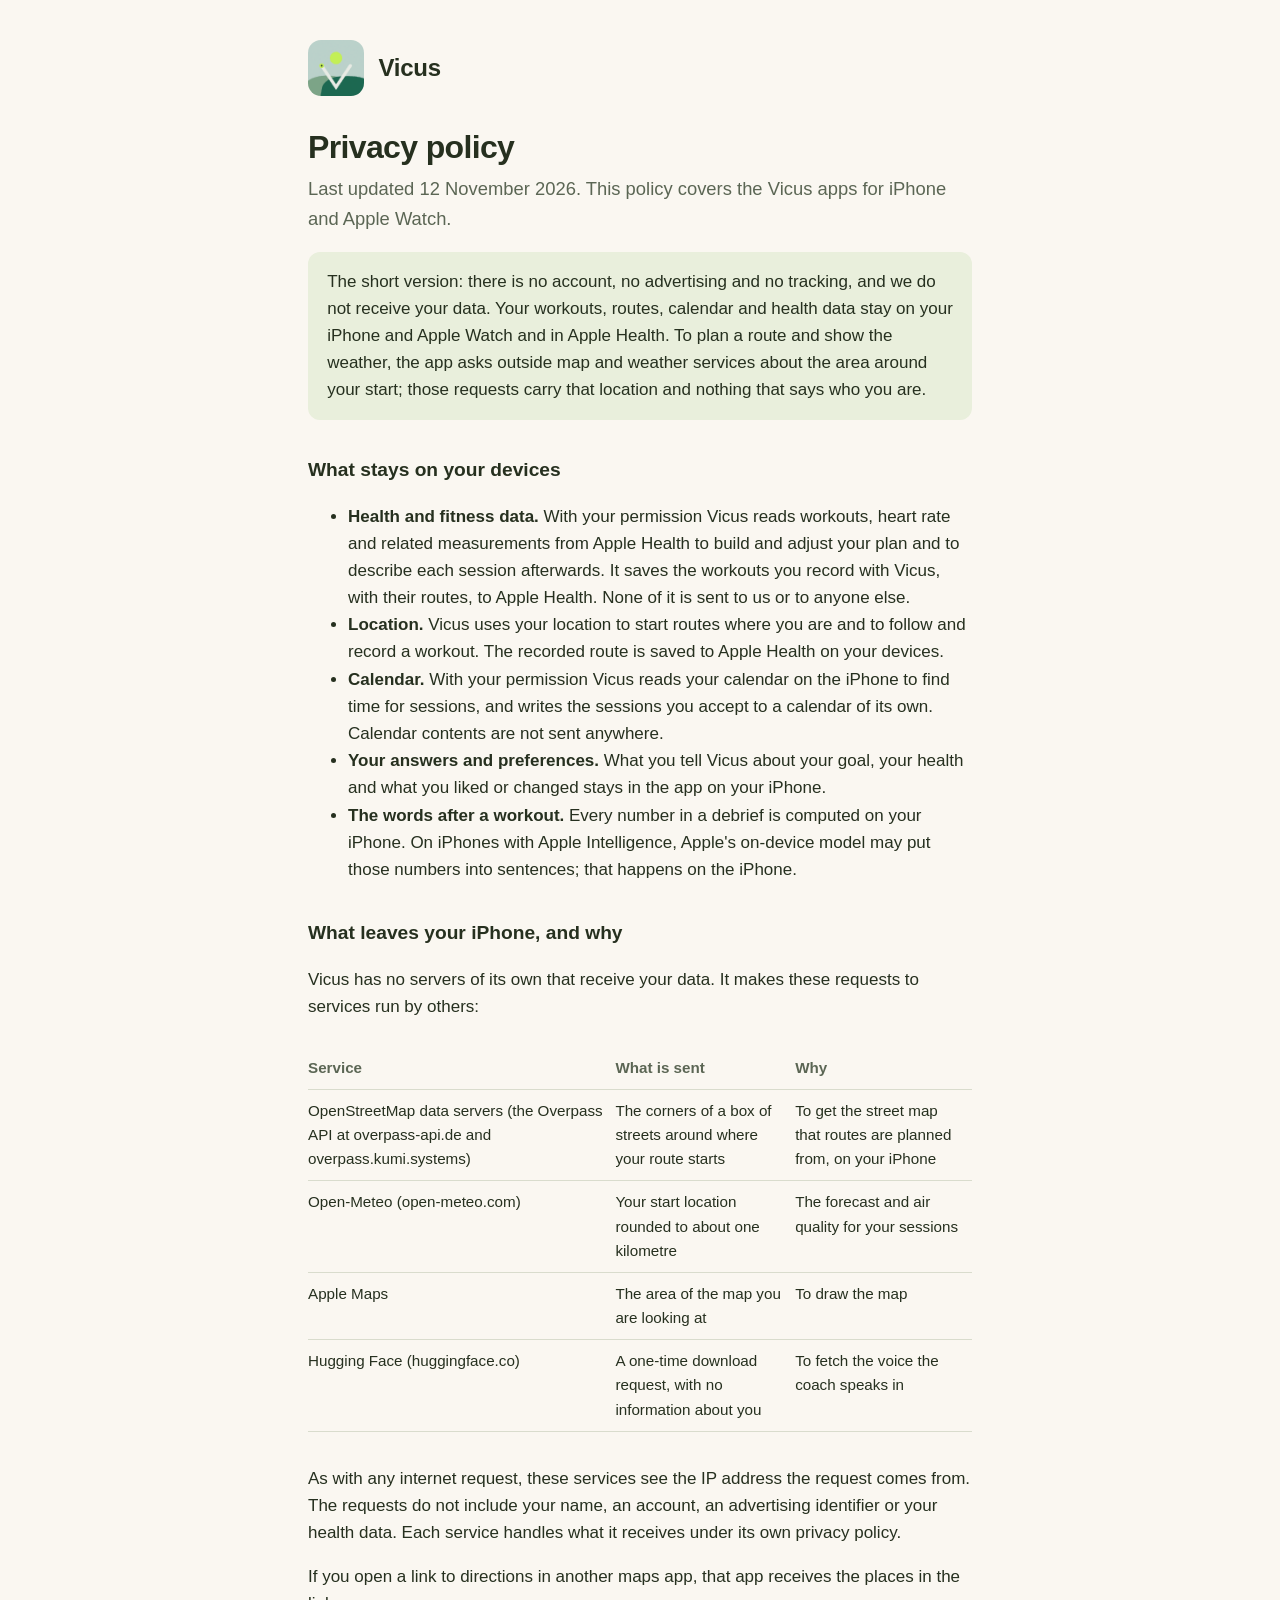
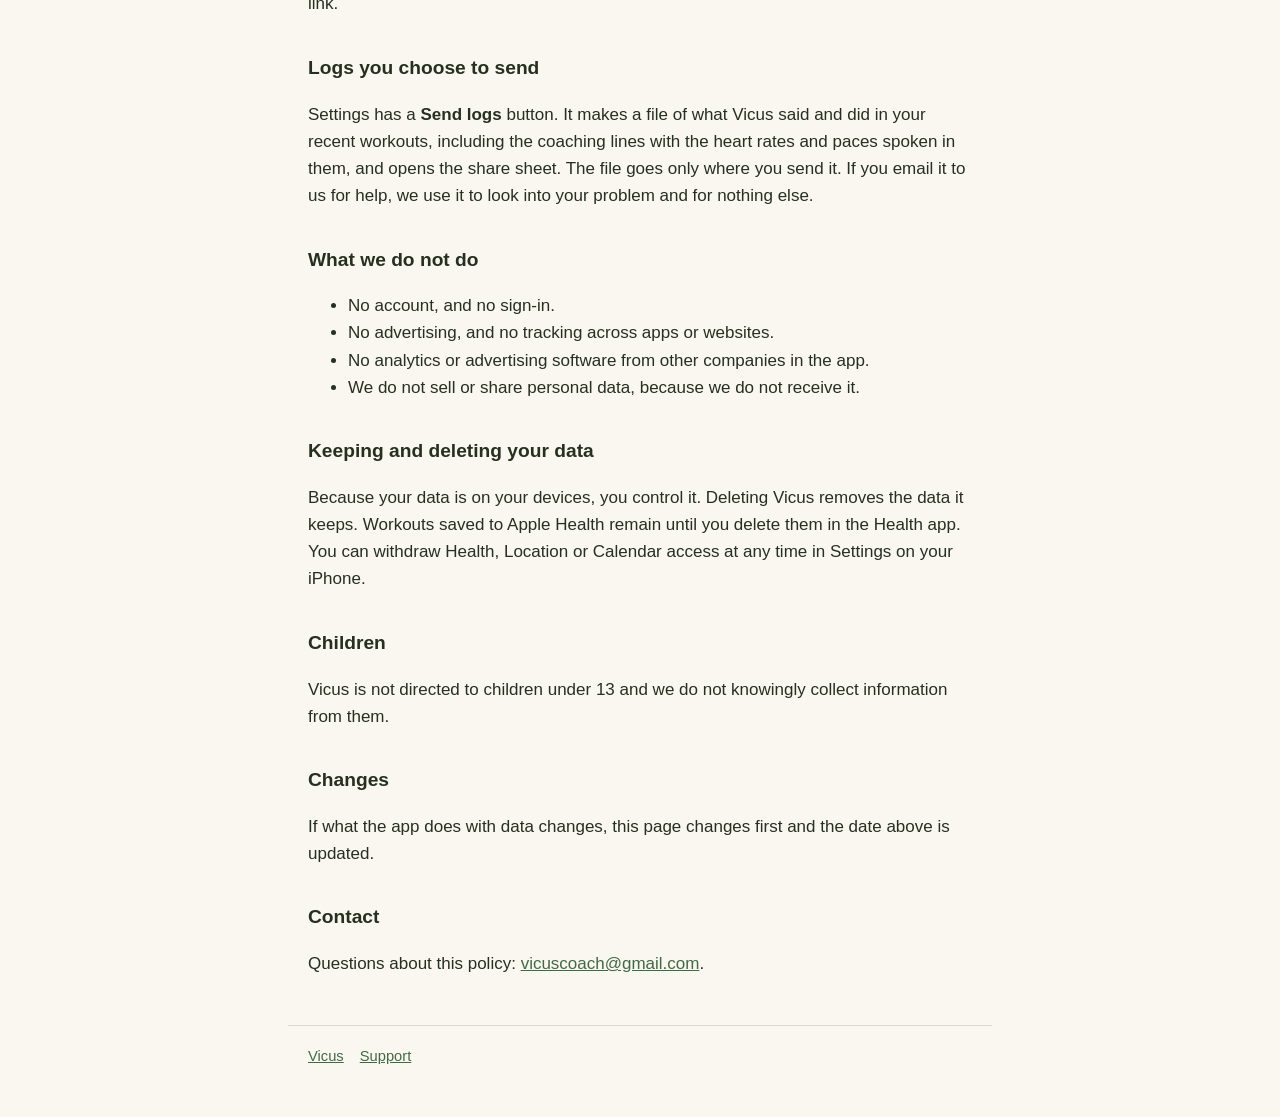
==== privacy.html @ aeea4aad "Vicus: home, support and privacy policy pages" ====
<!doctype html>
<html lang="en">
<head>
<meta charset="utf-8">
<meta name="viewport" content="width=device-width, initial-scale=1">
<title>Vicus Privacy Policy</title>
<meta name="description" content="What Vicus does with your data: what stays on your iPhone and watch, and the few things that leave them.">
<link rel="icon" href="favicon.png">
<link rel="stylesheet" href="style.css">
</head>
<body>
<header><img src="icon.png" alt=""><a href="./">Vicus</a></header>
<main>
<h1>Privacy policy</h1>
<p class="lead">Last updated 12 November 2026. This policy covers the Vicus apps for iPhone and Apple Watch.</p>

<p class="note">The short version: there is no account, no advertising and no tracking, and we do not receive your data. Your workouts, routes, calendar and health data stay on your iPhone and Apple Watch and in Apple Health. To plan a route and show the weather, the app asks outside map and weather services about the area around your start; those requests carry that location and nothing that says who you are.</p>

<h2>What stays on your devices</h2>
<ul>
<li><strong>Health and fitness data.</strong> With your permission Vicus reads workouts, heart rate and related measurements from Apple Health to build and adjust your plan and to describe each session afterwards. It saves the workouts you record with Vicus, with their routes, to Apple Health. None of it is sent to us or to anyone else.</li>
<li><strong>Location.</strong> Vicus uses your location to start routes where you are and to follow and record a workout. The recorded route is saved to Apple Health on your devices.</li>
<li><strong>Calendar.</strong> With your permission Vicus reads your calendar on the iPhone to find time for sessions, and writes the sessions you accept to a calendar of its own. Calendar contents are not sent anywhere.</li>
<li><strong>Your answers and preferences.</strong> What you tell Vicus about your goal, your health and what you liked or changed stays in the app on your iPhone.</li>
<li><strong>The words after a workout.</strong> Every number in a debrief is computed on your iPhone. On iPhones with Apple Intelligence, Apple's on-device model may put those numbers into sentences; that happens on the iPhone.</li>
</ul>

<h2>What leaves your iPhone, and why</h2>
<p>Vicus has no servers of its own that receive your data. It makes these requests to services run by others:</p>
<div class="wide">
<table>
<tr><th>Service</th><th>What is sent</th><th>Why</th></tr>
<tr><td>OpenStreetMap data servers (the Overpass API at overpass-api.de and overpass.kumi.systems)</td><td>The corners of a box of streets around where your route starts</td><td>To get the street map that routes are planned from, on your iPhone</td></tr>
<tr><td>Open-Meteo (open-meteo.com)</td><td>Your start location rounded to about one kilometre</td><td>The forecast and air quality for your sessions</td></tr>
<tr><td>Apple Maps</td><td>The area of the map you are looking at</td><td>To draw the map</td></tr>
<tr><td>Hugging Face (huggingface.co)</td><td>A one-time download request, with no information about you</td><td>To fetch the voice the coach speaks in</td></tr>
</table>
</div>
<p>As with any internet request, these services see the IP address the request comes from. The requests do not include your name, an account, an advertising identifier or your health data. Each service handles what it receives under its own privacy policy.</p>
<p>If you open a link to directions in another maps app, that app receives the places in the link.</p>

<h2>Logs you choose to send</h2>
<p>Settings has a <strong>Send logs</strong> button. It makes a file of what Vicus said and did in your recent workouts, including the coaching lines with the heart rates and paces spoken in them, and opens the share sheet. The file goes only where you send it. If you email it to us for help, we use it to look into your problem and for nothing else.</p>

<h2>What we do not do</h2>
<ul>
<li>No account, and no sign-in.</li>
<li>No advertising, and no tracking across apps or websites.</li>
<li>No analytics or advertising software from other companies in the app.</li>
<li>We do not sell or share personal data, because we do not receive it.</li>
</ul>

<h2>Keeping and deleting your data</h2>
<p>Because your data is on your devices, you control it. Deleting Vicus removes the data it keeps. Workouts saved to Apple Health remain until you delete them in the Health app. You can withdraw Health, Location or Calendar access at any time in Settings on your iPhone.</p>

<h2>Children</h2>
<p>Vicus is not directed to children under 13 and we do not knowingly collect information from them.</p>

<h2>Changes</h2>
<p>If what the app does with data changes, this page changes first and the date above is updated.</p>

<h2>Contact</h2>
<p>Questions about this policy: <a href="mailto:vicuscoach@gmail.com">vicuscoach@gmail.com</a>.</p>
</main>
<footer><a href="./">Vicus</a><a href="support.html">Support</a></footer>
</body>
</html>
---- style.css ----
:root { --ink: #26301f; --soft: #5b6654; --paper: #faf7f1; --wash: #e9efdc; --accent: #3f6b45; --line: #d9dccd; }
@media (prefers-color-scheme: dark) {
  :root { --ink: #eef0e6; --soft: #b3bba9; --paper: #171b14; --wash: #20261b; --accent: #9fd0a4; --line: #333a2c; }
}
* { box-sizing: border-box; }
html { -webkit-text-size-adjust: 100%; }
body { margin: 0; background: var(--paper); color: var(--ink); font: 17px/1.6 -apple-system, "Avenir Next", "Segoe UI", Helvetica, Arial, sans-serif; }
main, header, footer { max-width: 44rem; margin: 0 auto; padding: 0 1.25rem; }
header { padding-top: 2.5rem; display: flex; align-items: center; gap: .9rem; }
header img { width: 56px; height: 56px; border-radius: 13px; }
header a { color: var(--ink); text-decoration: none; font-weight: 800; font-size: 1.5rem; letter-spacing: -.01em; }
h1 { font-size: 2rem; line-height: 1.2; margin: 2rem 0 .5rem; letter-spacing: -.02em; }
h2 { font-size: 1.2rem; margin: 2.2rem 0 .4rem; }
p, li { color: var(--ink); }
.lead { font-size: 1.15rem; color: var(--soft); margin-top: 0; }
.note { background: var(--wash); border-radius: 12px; padding: 1rem 1.2rem; }
a { color: var(--accent); }
table { border-collapse: collapse; width: 100%; margin: .6rem 0 1rem; font-size: .95rem; }
th, td { text-align: left; vertical-align: top; padding: .55rem .6rem .55rem 0; border-bottom: 1px solid var(--line); }
th { color: var(--soft); font-weight: 600; }
.wide { overflow-x: auto; }
footer { margin-top: 3rem; padding-top: 1.2rem; padding-bottom: 3rem; border-top: 1px solid var(--line); color: var(--soft); font-size: .92rem; }
footer a { margin-right: 1rem; }
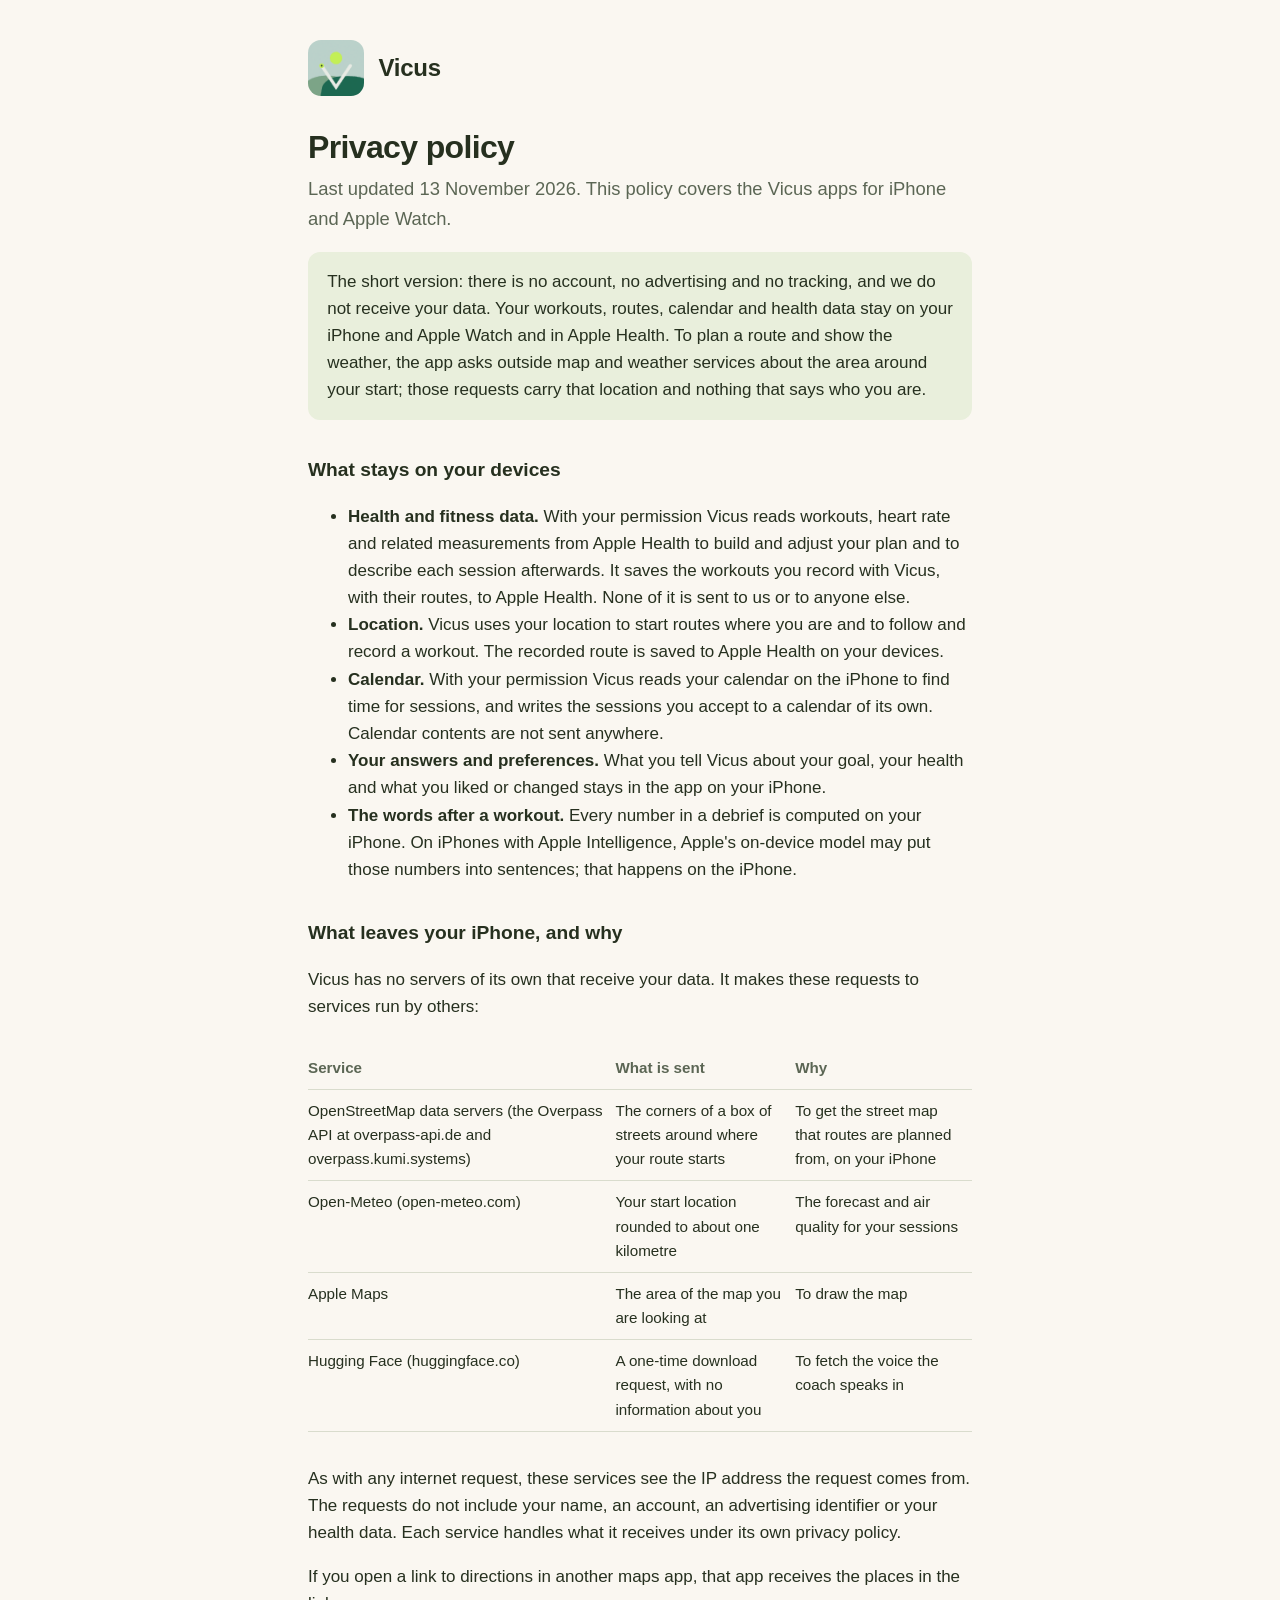
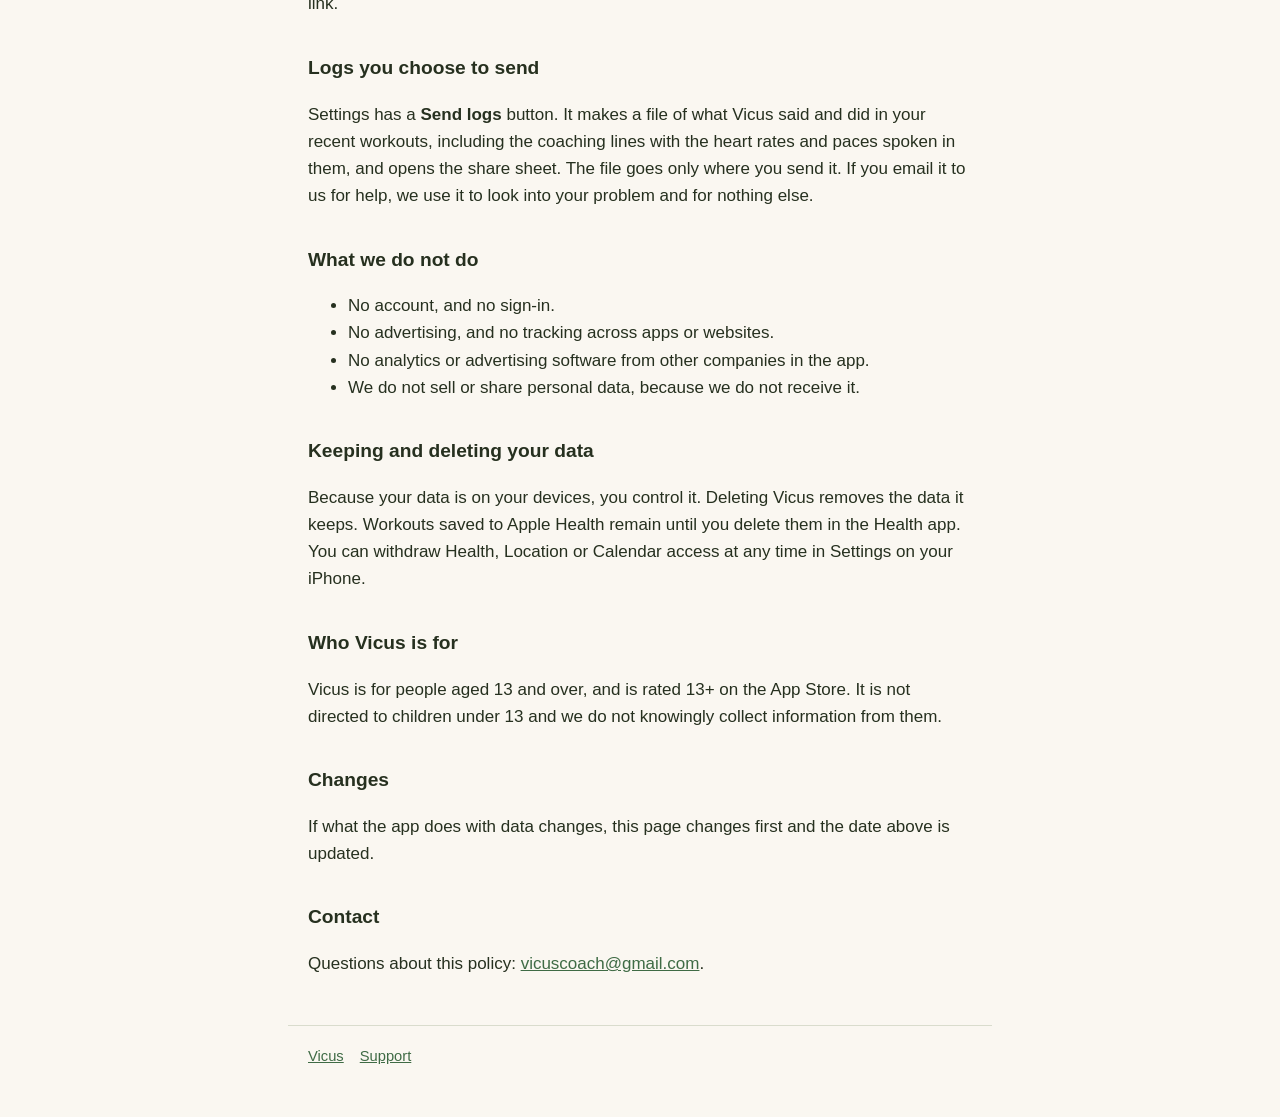
==== commit c77331a9: "Vicus is for people aged 13 and over" ====
--- a/privacy.html
+++ b/privacy.html
@@ -12,7 +12,7 @@
 <header><img src="icon.png" alt=""><a href="./">Vicus</a></header>
 <main>
 <h1>Privacy policy</h1>
-<p class="lead">Last updated 12 November 2026. This policy covers the Vicus apps for iPhone and Apple Watch.</p>
+<p class="lead">Last updated 13 November 2026. This policy covers the Vicus apps for iPhone and Apple Watch.</p>
 
 <p class="note">The short version: there is no account, no advertising and no tracking, and we do not receive your data. Your workouts, routes, calendar and health data stay on your iPhone and Apple Watch and in Apple Health. To plan a route and show the weather, the app asks outside map and weather services about the area around your start; those requests carry that location and nothing that says who you are.</p>
 
@@ -53,8 +53,8 @@
 <h2>Keeping and deleting your data</h2>
 <p>Because your data is on your devices, you control it. Deleting Vicus removes the data it keeps. Workouts saved to Apple Health remain until you delete them in the Health app. You can withdraw Health, Location or Calendar access at any time in Settings on your iPhone.</p>
 
-<h2>Children</h2>
-<p>Vicus is not directed to children under 13 and we do not knowingly collect information from them.</p>
+<h2>Who Vicus is for</h2>
+<p>Vicus is for people aged 13 and over, and is rated 13+ on the App Store. It is not directed to children under 13 and we do not knowingly collect information from them.</p>
 
 <h2>Changes</h2>
 <p>If what the app does with data changes, this page changes first and the date above is updated.</p>
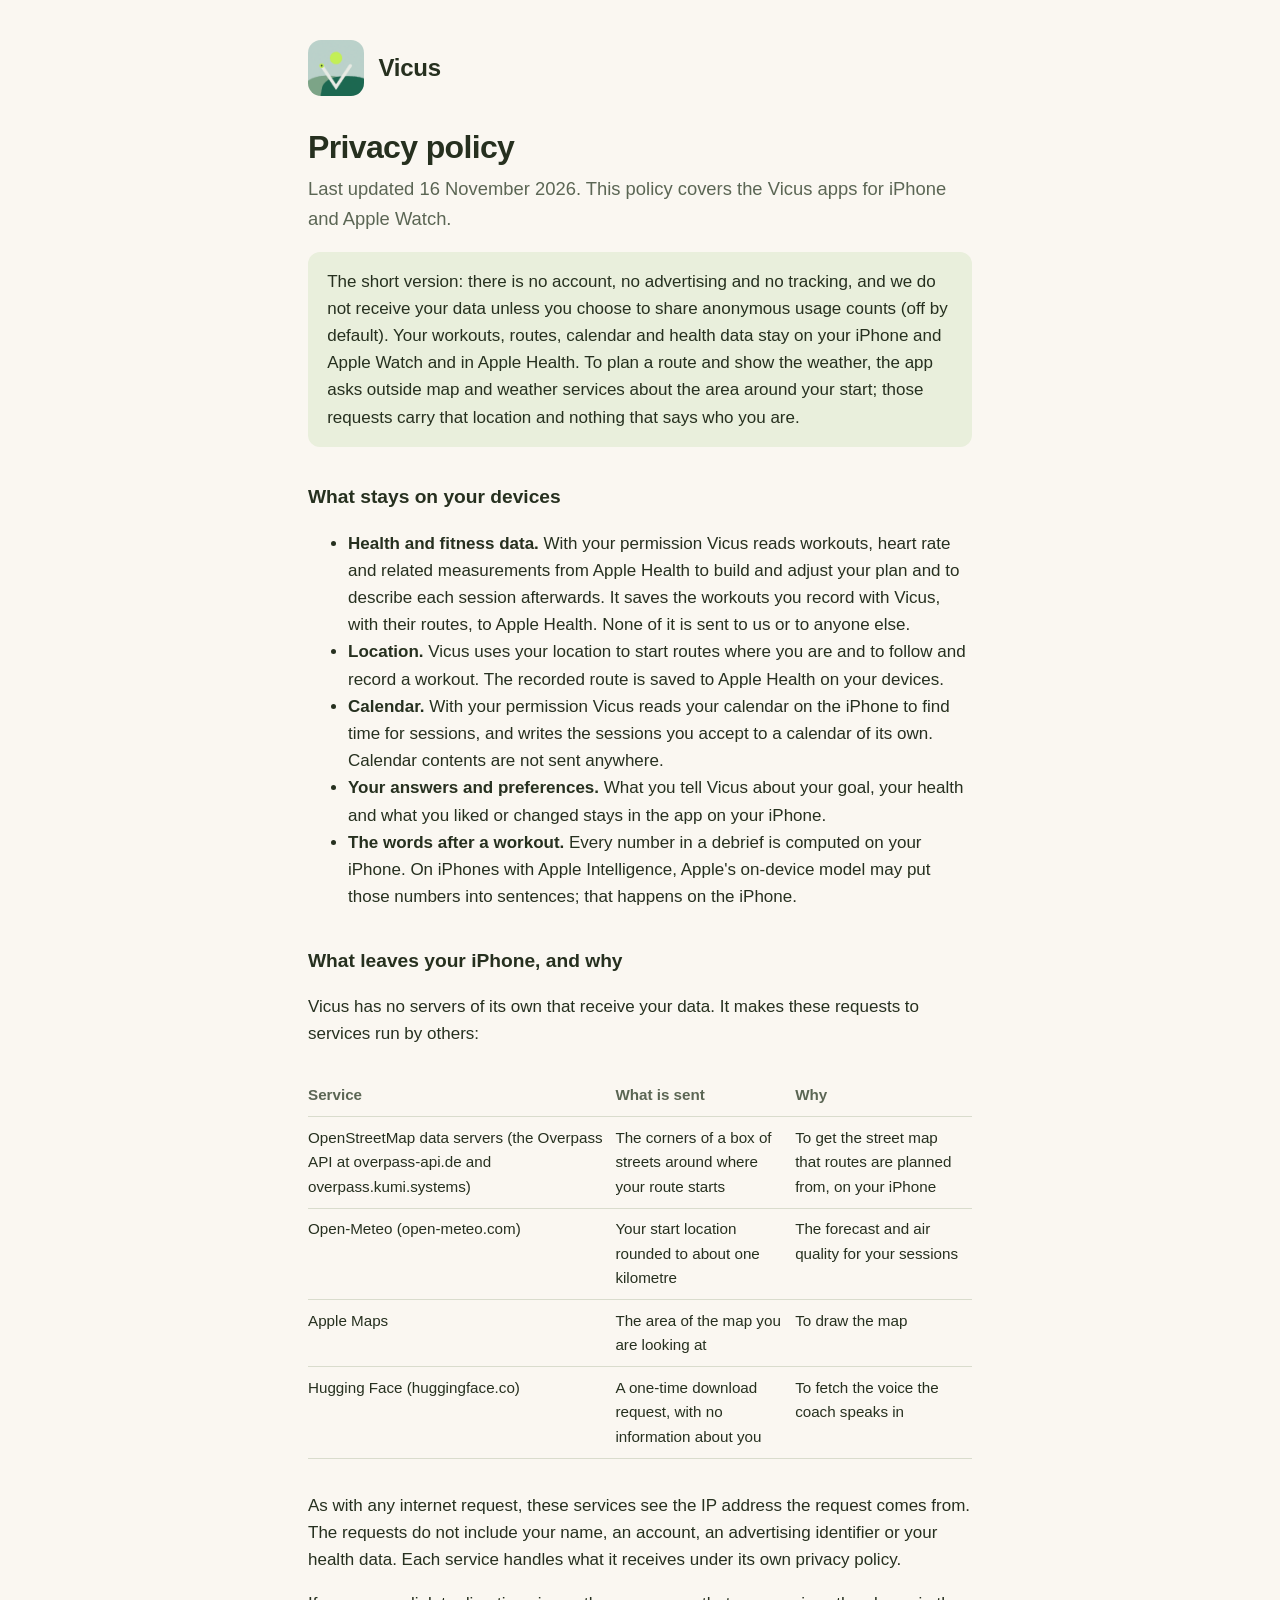
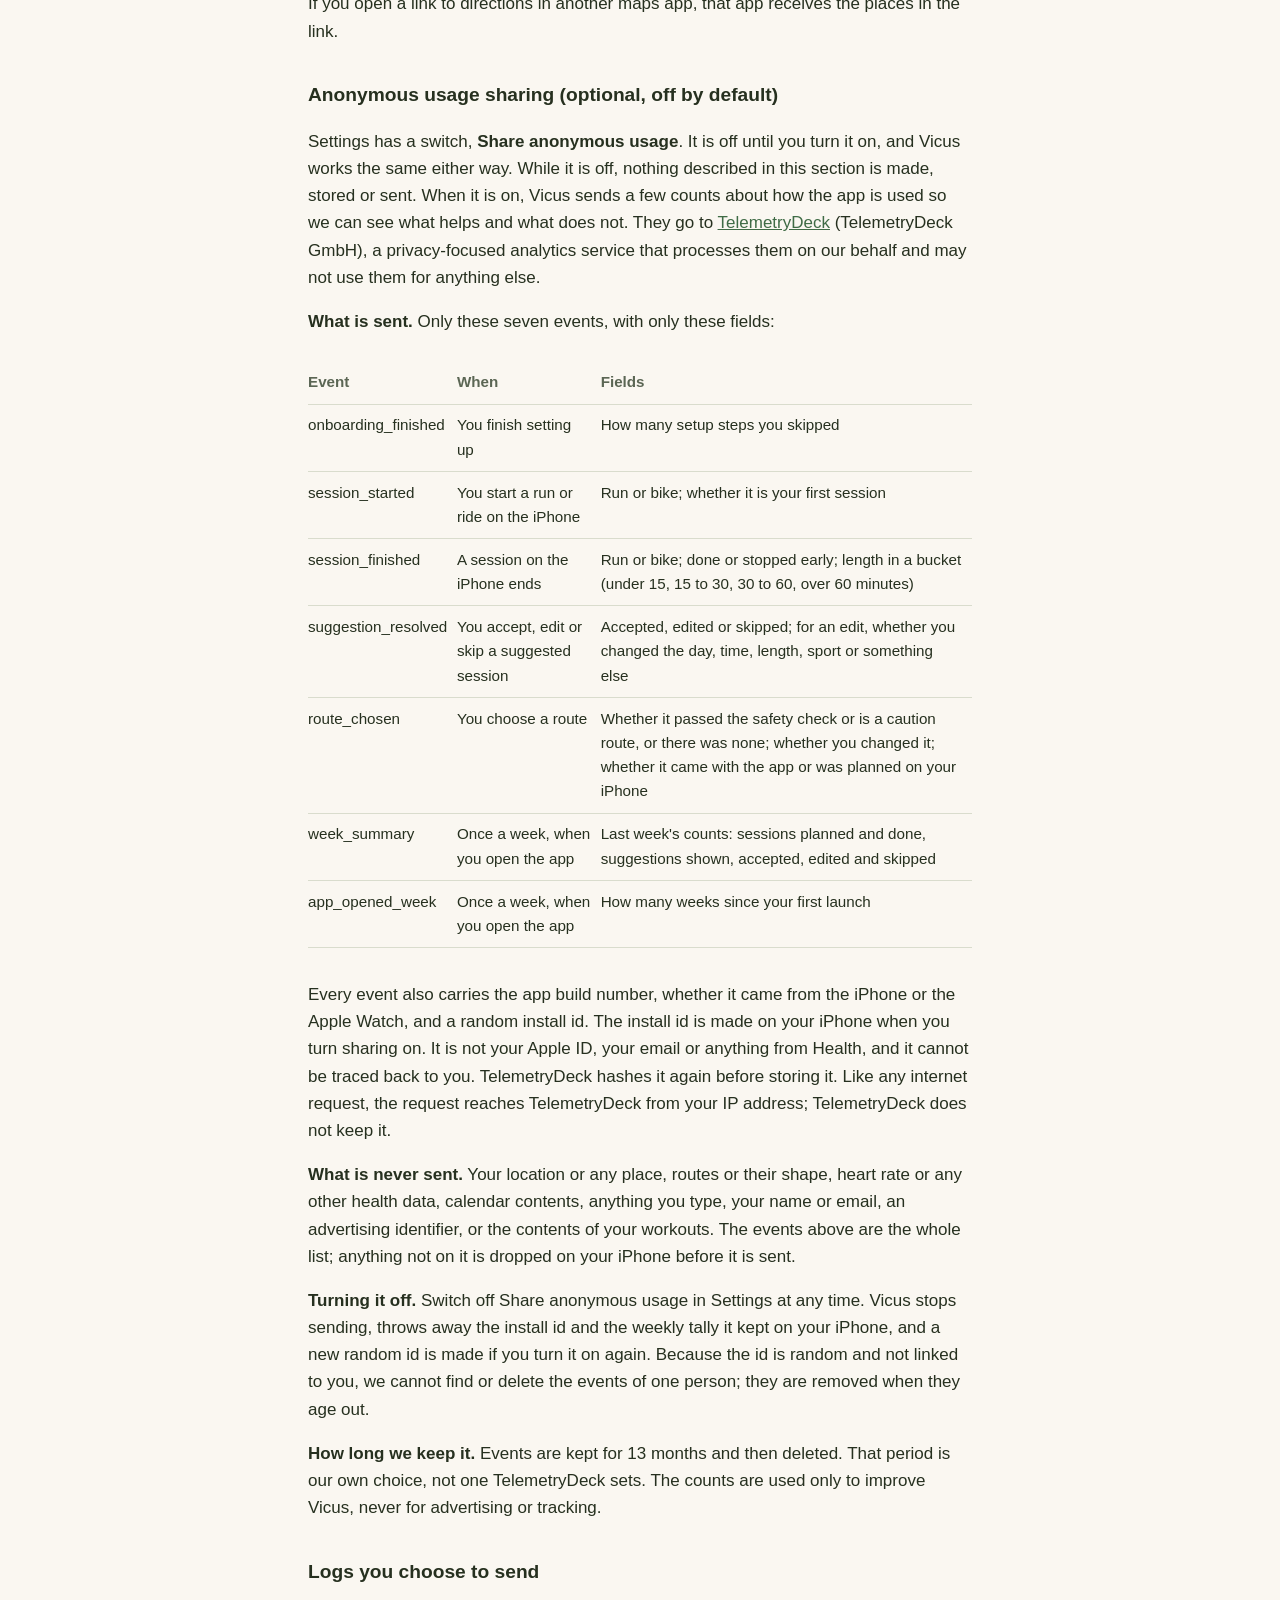
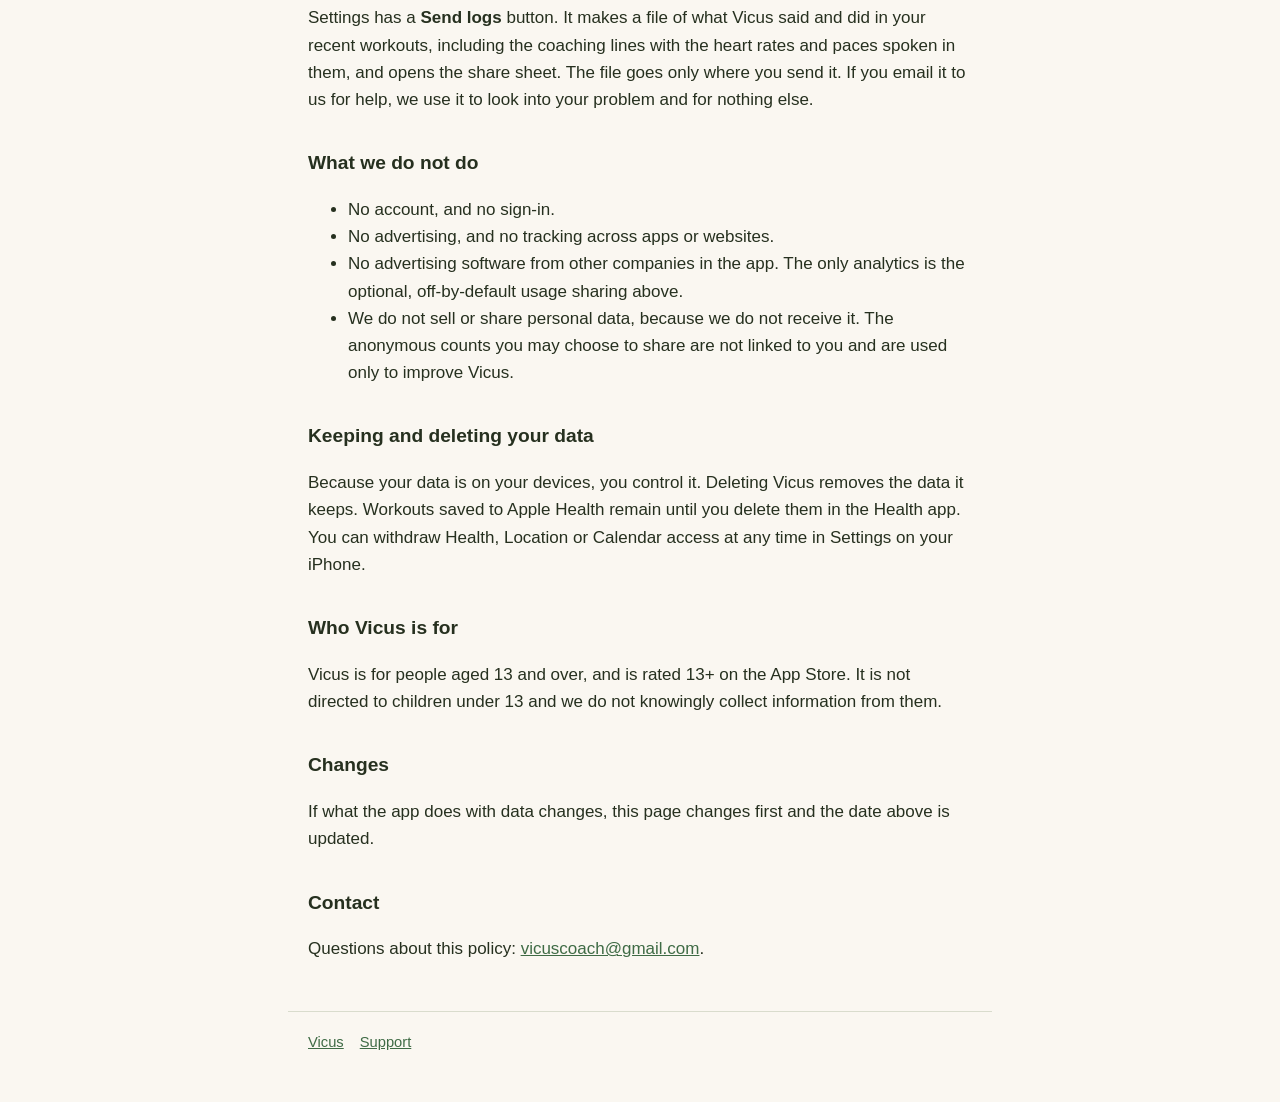
==== commit fe5a0665: "Privacy policy: optional anonymous usage sharing via TelemetryDeck (vicus #1363)" ====
--- a/privacy.html
+++ b/privacy.html
@@ -12,9 +12,9 @@
 <header><img src="icon.png" alt=""><a href="./">Vicus</a></header>
 <main>
 <h1>Privacy policy</h1>
-<p class="lead">Last updated 13 November 2026. This policy covers the Vicus apps for iPhone and Apple Watch.</p>
+<p class="lead">Last updated 16 November 2026. This policy covers the Vicus apps for iPhone and Apple Watch.</p>
 
-<p class="note">The short version: there is no account, no advertising and no tracking, and we do not receive your data. Your workouts, routes, calendar and health data stay on your iPhone and Apple Watch and in Apple Health. To plan a route and show the weather, the app asks outside map and weather services about the area around your start; those requests carry that location and nothing that says who you are.</p>
+<p class="note">The short version: there is no account, no advertising and no tracking, and we do not receive your data unless you choose to share anonymous usage counts (off by default). Your workouts, routes, calendar and health data stay on your iPhone and Apple Watch and in Apple Health. To plan a route and show the weather, the app asks outside map and weather services about the area around your start; those requests carry that location and nothing that says who you are.</p>
 
 <h2>What stays on your devices</h2>
 <ul>
@@ -39,6 +39,26 @@
 <p>As with any internet request, these services see the IP address the request comes from. The requests do not include your name, an account, an advertising identifier or your health data. Each service handles what it receives under its own privacy policy.</p>
 <p>If you open a link to directions in another maps app, that app receives the places in the link.</p>
 
+<h2>Anonymous usage sharing (optional, off by default)</h2>
+<p>Settings has a switch, <strong>Share anonymous usage</strong>. It is off until you turn it on, and Vicus works the same either way. While it is off, nothing described in this section is made, stored or sent. When it is on, Vicus sends a few counts about how the app is used so we can see what helps and what does not. They go to <a href="https://telemetrydeck.com">TelemetryDeck</a> (TelemetryDeck GmbH), a privacy-focused analytics service that processes them on our behalf and may not use them for anything else.</p>
+<p><strong>What is sent.</strong> Only these seven events, with only these fields:</p>
+<div class="wide">
+<table>
+<tr><th>Event</th><th>When</th><th>Fields</th></tr>
+<tr><td>onboarding_finished</td><td>You finish setting up</td><td>How many setup steps you skipped</td></tr>
+<tr><td>session_started</td><td>You start a run or ride on the iPhone</td><td>Run or bike; whether it is your first session</td></tr>
+<tr><td>session_finished</td><td>A session on the iPhone ends</td><td>Run or bike; done or stopped early; length in a bucket (under 15, 15 to 30, 30 to 60, over 60 minutes)</td></tr>
+<tr><td>suggestion_resolved</td><td>You accept, edit or skip a suggested session</td><td>Accepted, edited or skipped; for an edit, whether you changed the day, time, length, sport or something else</td></tr>
+<tr><td>route_chosen</td><td>You choose a route</td><td>Whether it passed the safety check or is a caution route, or there was none; whether you changed it; whether it came with the app or was planned on your iPhone</td></tr>
+<tr><td>week_summary</td><td>Once a week, when you open the app</td><td>Last week's counts: sessions planned and done, suggestions shown, accepted, edited and skipped</td></tr>
+<tr><td>app_opened_week</td><td>Once a week, when you open the app</td><td>How many weeks since your first launch</td></tr>
+</table>
+</div>
+<p>Every event also carries the app build number, whether it came from the iPhone or the Apple Watch, and a random install id. The install id is made on your iPhone when you turn sharing on. It is not your Apple ID, your email or anything from Health, and it cannot be traced back to you. TelemetryDeck hashes it again before storing it. Like any internet request, the request reaches TelemetryDeck from your IP address; TelemetryDeck does not keep it.</p>
+<p><strong>What is never sent.</strong> Your location or any place, routes or their shape, heart rate or any other health data, calendar contents, anything you type, your name or email, an advertising identifier, or the contents of your workouts. The events above are the whole list; anything not on it is dropped on your iPhone before it is sent.</p>
+<p><strong>Turning it off.</strong> Switch off Share anonymous usage in Settings at any time. Vicus stops sending, throws away the install id and the weekly tally it kept on your iPhone, and a new random id is made if you turn it on again. Because the id is random and not linked to you, we cannot find or delete the events of one person; they are removed when they age out.</p>
+<p><strong>How long we keep it.</strong> Events are kept for 13 months and then deleted. That period is our own choice, not one TelemetryDeck sets. The counts are used only to improve Vicus, never for advertising or tracking.</p>
+
 <h2>Logs you choose to send</h2>
 <p>Settings has a <strong>Send logs</strong> button. It makes a file of what Vicus said and did in your recent workouts, including the coaching lines with the heart rates and paces spoken in them, and opens the share sheet. The file goes only where you send it. If you email it to us for help, we use it to look into your problem and for nothing else.</p>
 
@@ -46,8 +66,8 @@
 <ul>
 <li>No account, and no sign-in.</li>
 <li>No advertising, and no tracking across apps or websites.</li>
-<li>No analytics or advertising software from other companies in the app.</li>
-<li>We do not sell or share personal data, because we do not receive it.</li>
+<li>No advertising software from other companies in the app. The only analytics is the optional, off-by-default usage sharing above.</li>
+<li>We do not sell or share personal data, because we do not receive it. The anonymous counts you may choose to share are not linked to you and are used only to improve Vicus.</li>
 </ul>
 
 <h2>Keeping and deleting your data</h2>
